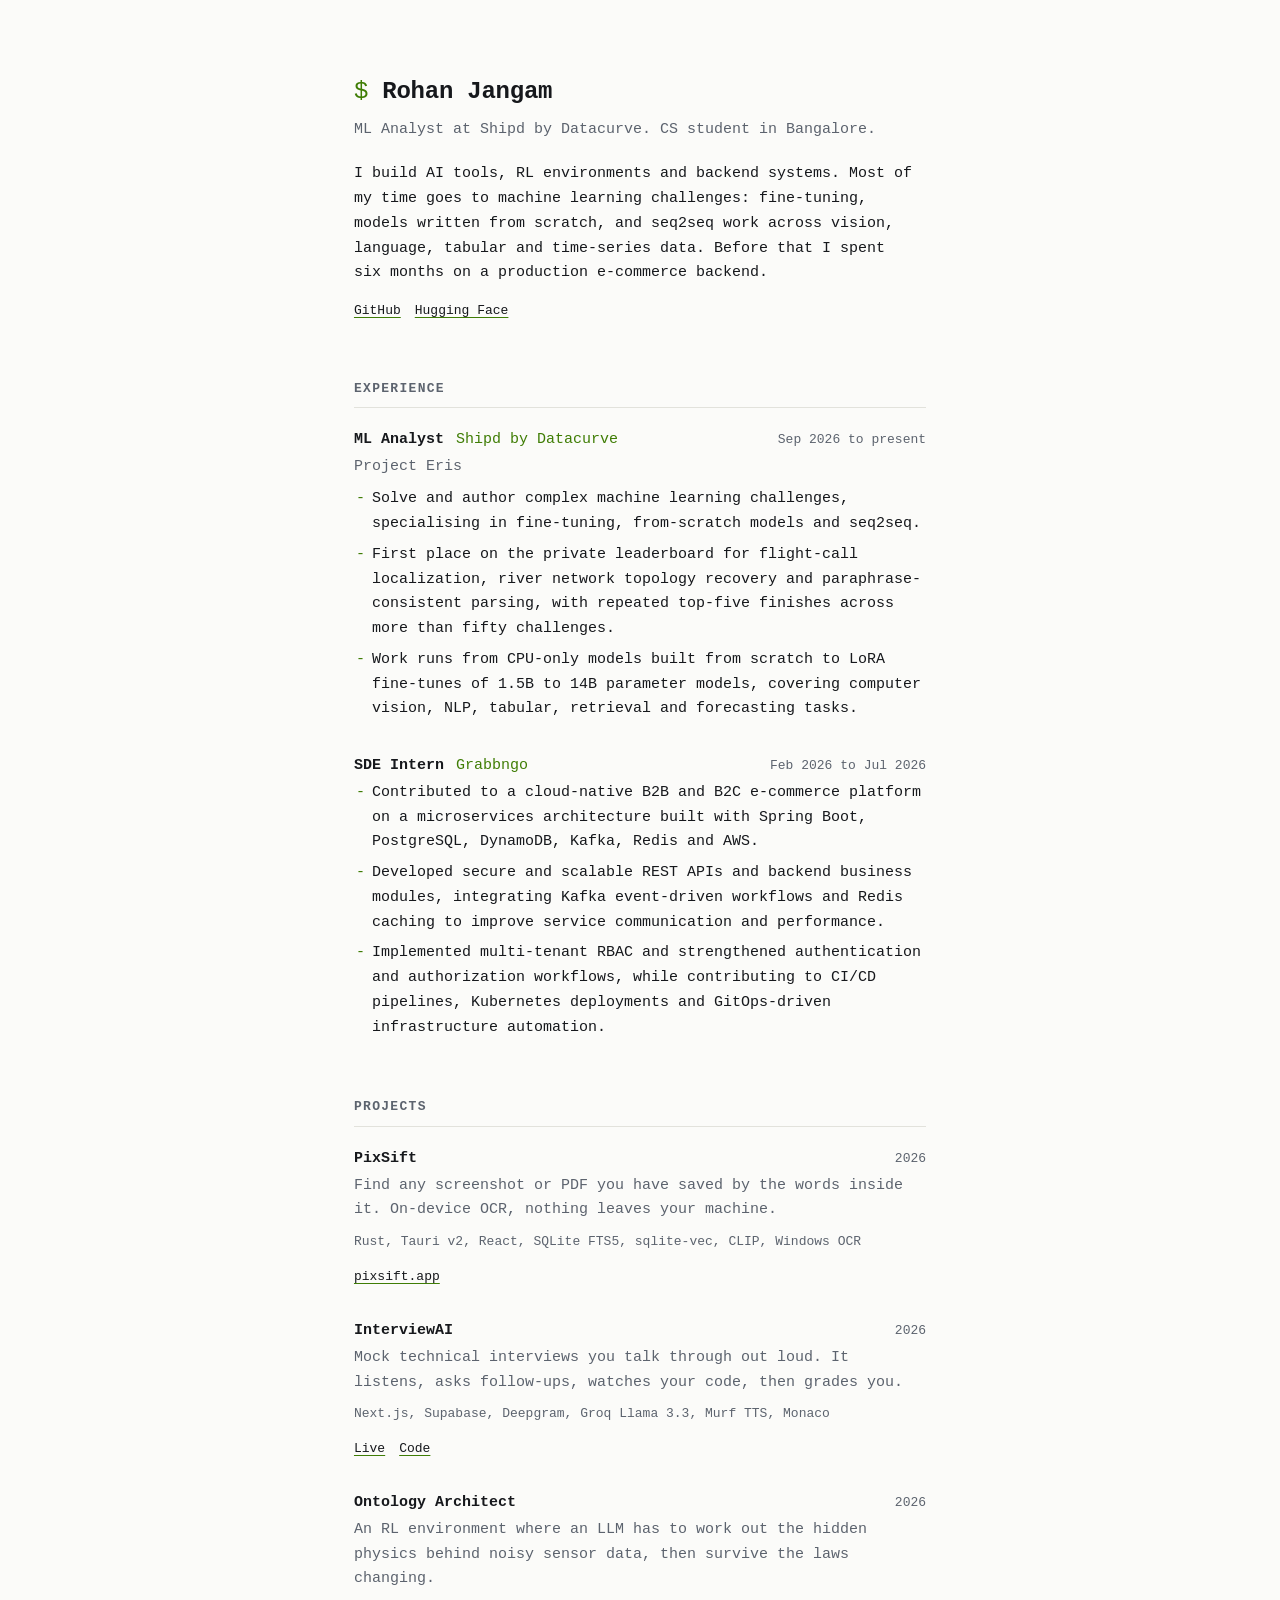
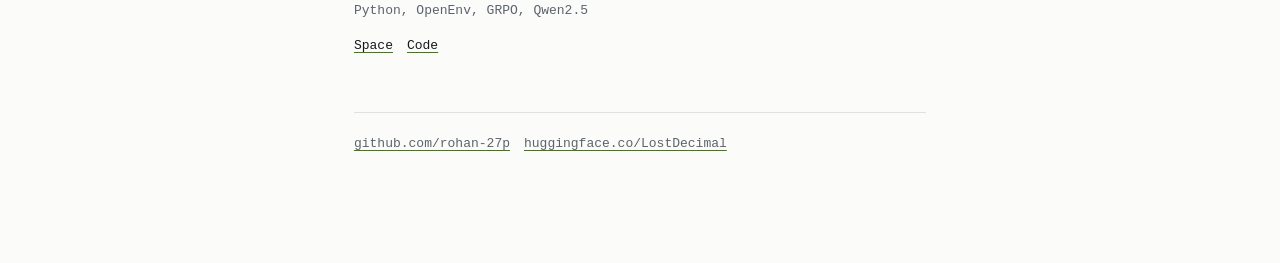
==== index.html @ 772abb16 "Add a single-page portfolio" ====
<!doctype html>
<html lang="en">
<head>
<meta charset="utf-8">
<meta name="viewport" content="width=device-width, initial-scale=1">
<title>Rohan Jangam</title>
<meta name="description" content="Rohan Jangam. ML Analyst at Shipd by Datacurve. I build AI tools, RL environments and backend systems.">
<meta property="og:title" content="Rohan Jangam">
<meta property="og:description" content="ML Analyst at Shipd by Datacurve. I build AI tools, RL environments and backend systems.">
<meta property="og:type" content="profile">
<style>
  :root {
    --bg: #fbfbf9;
    --fg: #16181c;
    --dim: #5c636e;
    --rule: #e2e2dc;
    --accent: #3f7d05;
    --maxw: 68ch;
  }
  @media (prefers-color-scheme: dark) {
    :root {
      --bg: #101211;
      --fg: #e6e9e4;
      --dim: #949d94;
      --rule: #272b28;
      --accent: #a6e22e;
    }
  }
  * { box-sizing: border-box; }
  html { -webkit-text-size-adjust: 100%; }
  body {
    margin: 0;
    background: var(--bg);
    color: var(--fg);
    font: 15px/1.65 ui-monospace, SFMono-Regular, "SF Mono", Menlo, Consolas, "Liberation Mono", monospace;
    font-feature-settings: "liga" 0;
  }
  .wrap { max-width: var(--maxw); margin: 0 auto; padding: 72px 20px 96px; }
  @media (max-width: 600px) { .wrap { padding: 44px 18px 64px; } }

  h1 { font-size: 1.5rem; font-weight: 700; letter-spacing: -0.01em; margin: 0 0 6px; }
  h1::before { content: "$ "; color: var(--accent); font-weight: 400; }
  .role { color: var(--dim); margin: 0 0 20px; }
  .intro { margin: 0 0 14px; max-width: 62ch; }

  h2 {
    font-size: 0.8125rem; font-weight: 700; text-transform: uppercase; letter-spacing: 0.1em;
    color: var(--dim); margin: 0 0 20px; padding-bottom: 8px; border-bottom: 1px solid var(--rule);
  }
  section { margin-top: 56px; }

  .item { margin-bottom: 32px; }
  .item:last-child { margin-bottom: 0; }
  .item-head { display: flex; flex-wrap: wrap; gap: 4px 12px; align-items: baseline; margin-bottom: 2px; }
  .item-head b { font-weight: 700; }
  .at { color: var(--accent); }
  .when { color: var(--dim); font-size: 0.8125rem; margin-left: auto; }
  @media (max-width: 600px) { .when { margin-left: 0; width: 100%; } }
  .what { color: var(--dim); margin: 0 0 8px; }

  ul { margin: 0; padding: 0; list-style: none; }
  ul li { position: relative; padding-left: 18px; margin-bottom: 6px; }
  ul li::before { content: "-"; position: absolute; left: 2px; color: var(--accent); }

  .stack { color: var(--dim); font-size: 0.8125rem; margin-top: 8px; }
  .meta { font-size: 0.8125rem; margin-top: 8px; display: flex; flex-wrap: wrap; gap: 14px; }

  a { color: inherit; text-decoration: underline; text-decoration-color: var(--accent); text-underline-offset: 3px; }
  a:hover { color: var(--accent); }
  :focus-visible { outline: 2px solid var(--accent); outline-offset: 3px; }

  footer { margin-top: 56px; padding-top: 20px; border-top: 1px solid var(--rule); color: var(--dim); font-size: 0.8125rem; }
  footer .meta { margin-top: 0; }
</style>
</head>
<body>
<div class="wrap">

  <header>
    <h1>Rohan Jangam</h1>
    <p class="role">ML Analyst at Shipd by Datacurve. CS student in Bangalore.</p>
    <p class="intro">I build AI tools, RL environments and backend systems. Most of my time goes to machine learning challenges: fine-tuning, models written from scratch, and seq2seq work across vision, language, tabular and time-series data. Before that I spent six months on a production e-commerce backend.</p>
    <p class="meta">
      <a href="https://github.com/rohan-27p">GitHub</a>
      <a href="https://huggingface.co/LostDecimal">Hugging Face</a>
    </p>
  </header>

  <section>
    <h2>Experience</h2>

    <div class="item">
      <div class="item-head"><b>ML Analyst</b><span class="at">Shipd by Datacurve</span><span class="when">Sep 2026 to present</span></div>
      <p class="what">Project Eris</p>
      <ul>
        <li>Solve and author complex machine learning challenges, specialising in fine-tuning, from-scratch models and seq2seq.</li>
        <li>First place on the private leaderboard for flight-call localization, river network topology recovery and paraphrase-consistent parsing, with repeated top-five finishes across more than fifty challenges.</li>
        <li>Work runs from CPU-only models built from scratch to LoRA fine-tunes of 1.5B to 14B parameter models, covering computer vision, NLP, tabular, retrieval and forecasting tasks.</li>
      </ul>
    </div>

    <div class="item">
      <div class="item-head"><b>SDE Intern</b><span class="at">Grabbngo</span><span class="when">Feb 2026 to Jul 2026</span></div>
      <ul>
        <li>Contributed to a cloud-native B2B and B2C e-commerce platform on a microservices architecture built with Spring Boot, PostgreSQL, DynamoDB, Kafka, Redis and AWS.</li>
        <li>Developed secure and scalable REST APIs and backend business modules, integrating Kafka event-driven workflows and Redis caching to improve service communication and performance.</li>
        <li>Implemented multi-tenant RBAC and strengthened authentication and authorization workflows, while contributing to CI/CD pipelines, Kubernetes deployments and GitOps-driven infrastructure automation.</li>
      </ul>
    </div>
  </section>

  <section>
    <h2>Projects</h2>

    <div class="item">
      <div class="item-head"><b>PixSift</b><span class="when">2026</span></div>
      <p class="what">Find any screenshot or PDF you have saved by the words inside it. On-device OCR, nothing leaves your machine.</p>
      <p class="stack">Rust, Tauri v2, React, SQLite FTS5, sqlite-vec, CLIP, Windows OCR</p>
      <p class="meta"><a href="https://pixsift.app">pixsift.app</a></p>
    </div>

    <div class="item">
      <div class="item-head"><b>InterviewAI</b><span class="when">2026</span></div>
      <p class="what">Mock technical interviews you talk through out loud. It listens, asks follow-ups, watches your code, then grades you.</p>
      <p class="stack">Next.js, Supabase, Deepgram, Groq Llama 3.3, Murf TTS, Monaco</p>
      <p class="meta">
        <a href="https://ai-interviewer-pi-kohl.vercel.app">Live</a>
        <a href="https://github.com/rohan-27p/ai-interviewer">Code</a>
      </p>
    </div>

    <div class="item">
      <div class="item-head"><b>Ontology Architect</b><span class="when">2026</span></div>
      <p class="what">An RL environment where an LLM has to work out the hidden physics behind noisy sensor data, then survive the laws changing.</p>
      <p class="stack">Python, OpenEnv, GRPO, Qwen2.5</p>
      <p class="meta">
        <a href="https://huggingface.co/spaces/LostDecimal/ontology-architect">Space</a>
        <a href="https://github.com/rohan-27p/Ontology-architect">Code</a>
      </p>
    </div>
  </section>

  <footer>
    <p class="meta">
      <a href="https://github.com/rohan-27p">github.com/rohan-27p</a>
      <a href="https://huggingface.co/LostDecimal">huggingface.co/LostDecimal</a>
    </p>
  </footer>

</div>
</body>
</html>
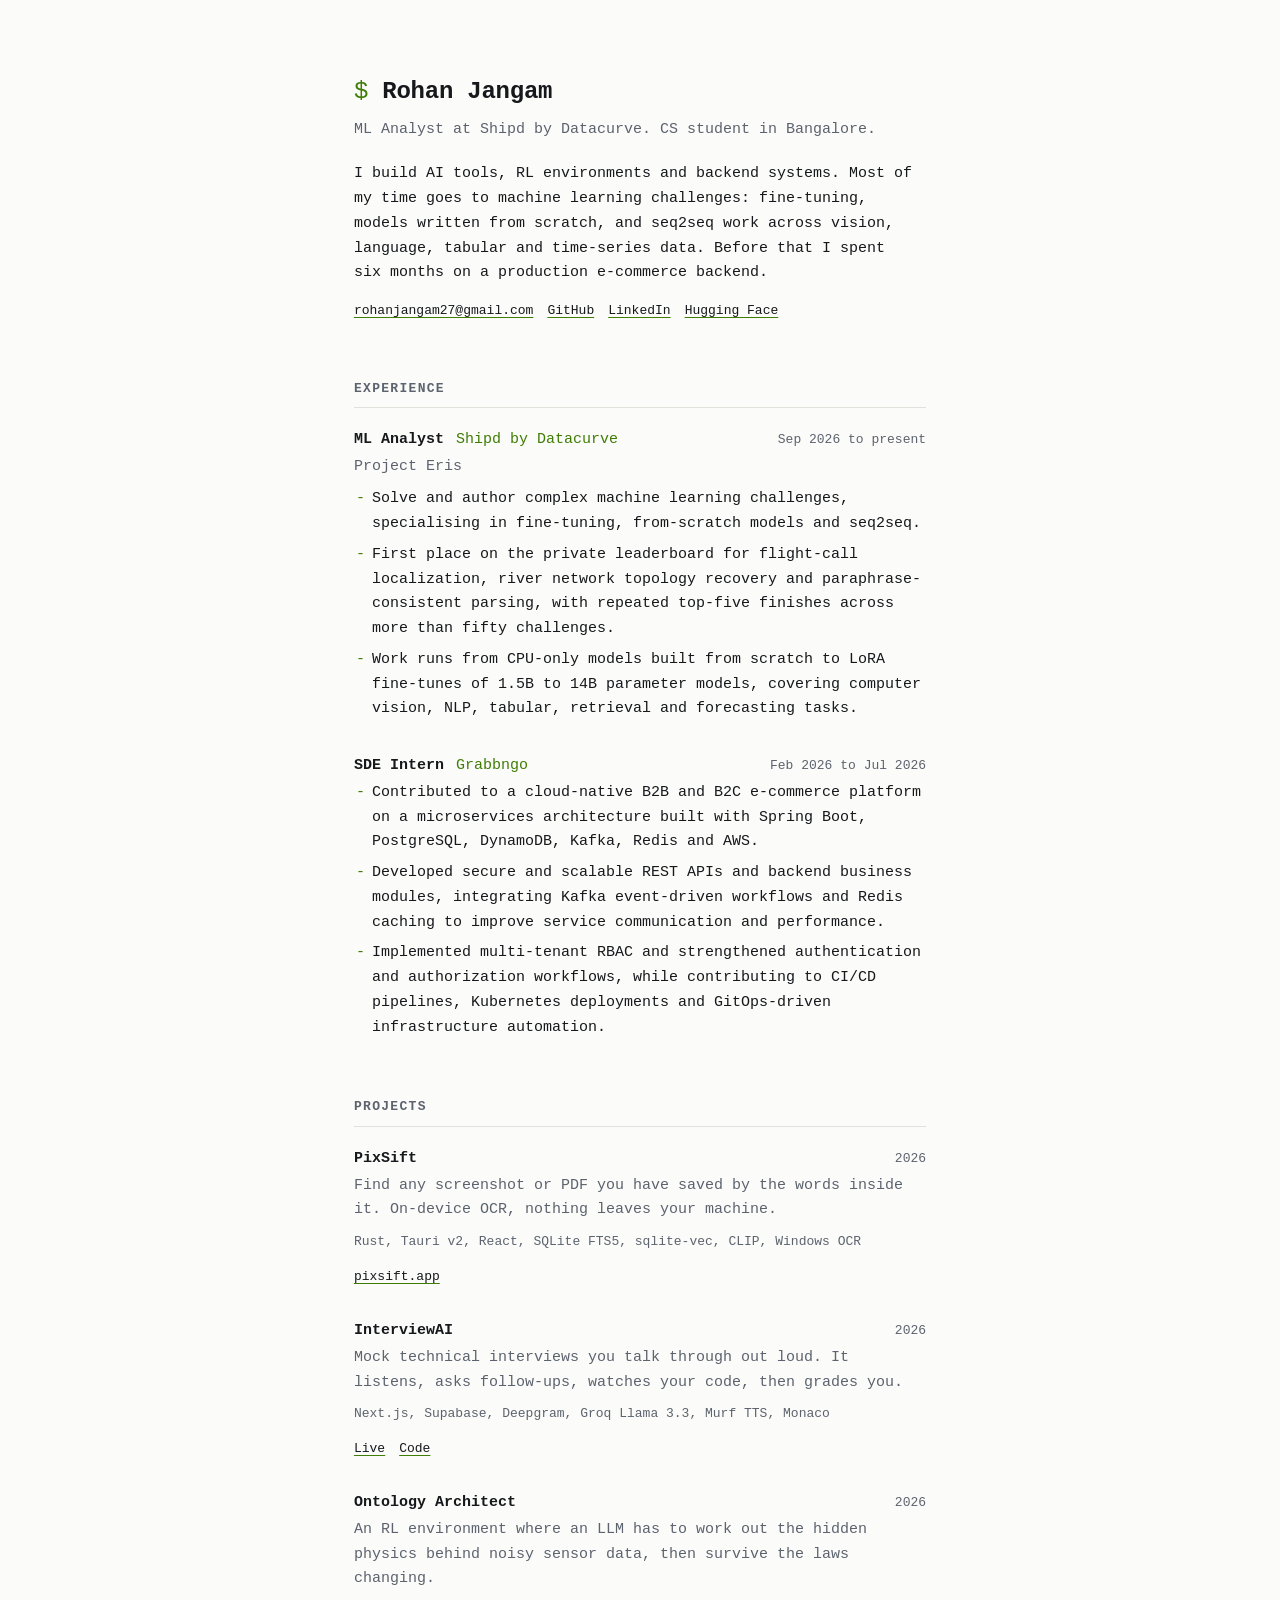
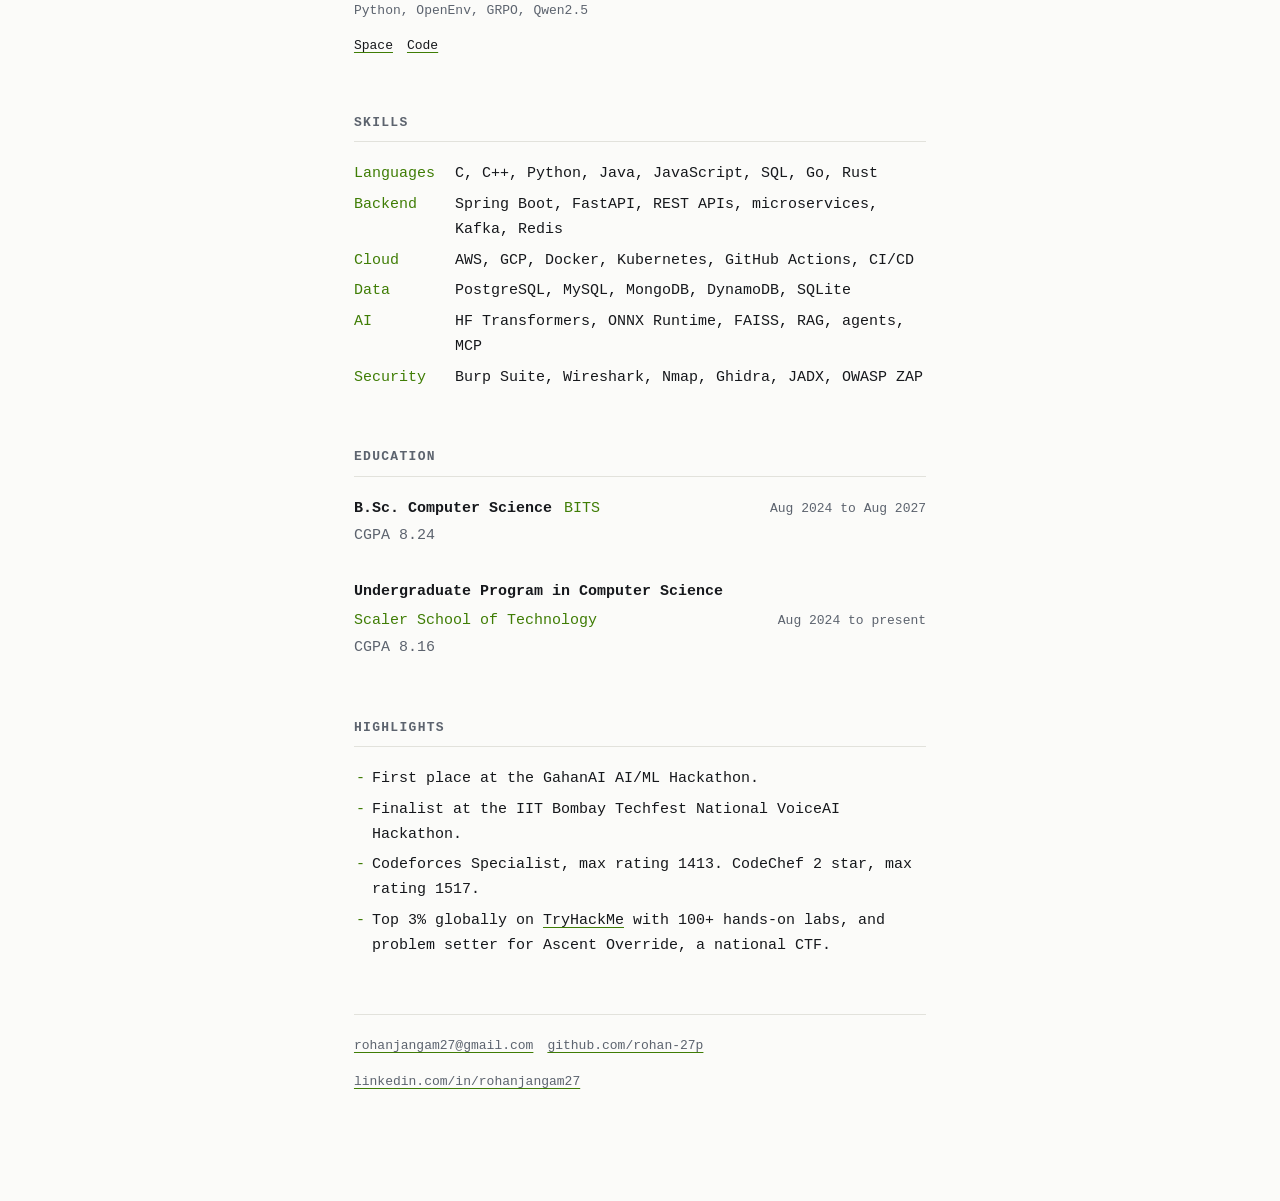
==== commit 58820779: "Add contact details, skills, education and highlights" ====
--- a/index.html
+++ b/index.html
@@ -4,7 +4,7 @@
 <meta charset="utf-8">
 <meta name="viewport" content="width=device-width, initial-scale=1">
 <title>Rohan Jangam</title>
-<meta name="description" content="Rohan Jangam. ML Analyst at Shipd by Datacurve. I build AI tools, RL environments and backend systems.">
+<meta name="description" content="Rohan Jangam. ML Analyst at Shipd by Datacurve, previously SDE intern at GrabbnGo. I build AI tools, RL environments and backend systems.">
 <meta property="og:title" content="Rohan Jangam">
 <meta property="og:description" content="ML Analyst at Shipd by Datacurve. I build AI tools, RL environments and backend systems.">
 <meta property="og:type" content="profile">
@@ -69,6 +69,14 @@
   a:hover { color: var(--accent); }
   :focus-visible { outline: 2px solid var(--accent); outline-offset: 3px; }
 
+  .skills { display: grid; grid-template-columns: max-content 1fr; gap: 6px 20px; margin: 0; }
+  .skills dt { color: var(--accent); }
+  .skills dd { margin: 0; }
+  @media (max-width: 600px) {
+    .skills { grid-template-columns: 1fr; gap: 0; }
+    .skills dd { margin-bottom: 12px; }
+  }
+
   footer { margin-top: 56px; padding-top: 20px; border-top: 1px solid var(--rule); color: var(--dim); font-size: 0.8125rem; }
   footer .meta { margin-top: 0; }
 </style>
@@ -81,7 +89,9 @@
     <p class="role">ML Analyst at Shipd by Datacurve. CS student in Bangalore.</p>
     <p class="intro">I build AI tools, RL environments and backend systems. Most of my time goes to machine learning challenges: fine-tuning, models written from scratch, and seq2seq work across vision, language, tabular and time-series data. Before that I spent six months on a production e-commerce backend.</p>
     <p class="meta">
+      <a href="mailto:rohanjangam27@gmail.com">rohanjangam27@gmail.com</a>
       <a href="https://github.com/rohan-27p">GitHub</a>
+      <a href="https://www.linkedin.com/in/rohanjangam27">LinkedIn</a>
       <a href="https://huggingface.co/LostDecimal">Hugging Face</a>
     </p>
   </header>
@@ -140,10 +150,45 @@
     </div>
   </section>
 
+  <section>
+    <h2>Skills</h2>
+    <dl class="skills">
+      <dt>Languages</dt><dd>C, C++, Python, Java, JavaScript, SQL, Go, Rust</dd>
+      <dt>Backend</dt><dd>Spring Boot, FastAPI, REST APIs, microservices, Kafka, Redis</dd>
+      <dt>Cloud</dt><dd>AWS, GCP, Docker, Kubernetes, GitHub Actions, CI/CD</dd>
+      <dt>Data</dt><dd>PostgreSQL, MySQL, MongoDB, DynamoDB, SQLite</dd>
+      <dt>AI</dt><dd>HF Transformers, ONNX Runtime, FAISS, RAG, agents, MCP</dd>
+      <dt>Security</dt><dd>Burp Suite, Wireshark, Nmap, Ghidra, JADX, OWASP ZAP</dd>
+    </dl>
+  </section>
+
+  <section>
+    <h2>Education</h2>
+    <div class="item">
+      <div class="item-head"><b>B.Sc. Computer Science</b><span class="at">BITS</span><span class="when">Aug 2024 to Aug 2027</span></div>
+      <p class="what">CGPA 8.24</p>
+    </div>
+    <div class="item">
+      <div class="item-head"><b>Undergraduate Program in Computer Science</b><span class="at">Scaler School of Technology</span><span class="when">Aug 2024 to present</span></div>
+      <p class="what">CGPA 8.16</p>
+    </div>
+  </section>
+
+  <section>
+    <h2>Highlights</h2>
+    <ul>
+      <li>First place at the GahanAI AI/ML Hackathon.</li>
+      <li>Finalist at the IIT Bombay Techfest National VoiceAI Hackathon.</li>
+      <li>Codeforces Specialist, max rating 1413. CodeChef 2 star, max rating 1517.</li>
+      <li>Top 3% globally on <a href="https://tryhackme.com/p/0xlostdecimal">TryHackMe</a> with 100+ hands-on labs, and problem setter for Ascent Override, a national CTF.</li>
+    </ul>
+  </section>
+
   <footer>
     <p class="meta">
+      <a href="mailto:rohanjangam27@gmail.com">rohanjangam27@gmail.com</a>
       <a href="https://github.com/rohan-27p">github.com/rohan-27p</a>
-      <a href="https://huggingface.co/LostDecimal">huggingface.co/LostDecimal</a>
+      <a href="https://www.linkedin.com/in/rohanjangam27">linkedin.com/in/rohanjangam27</a>
     </p>
   </footer>
 
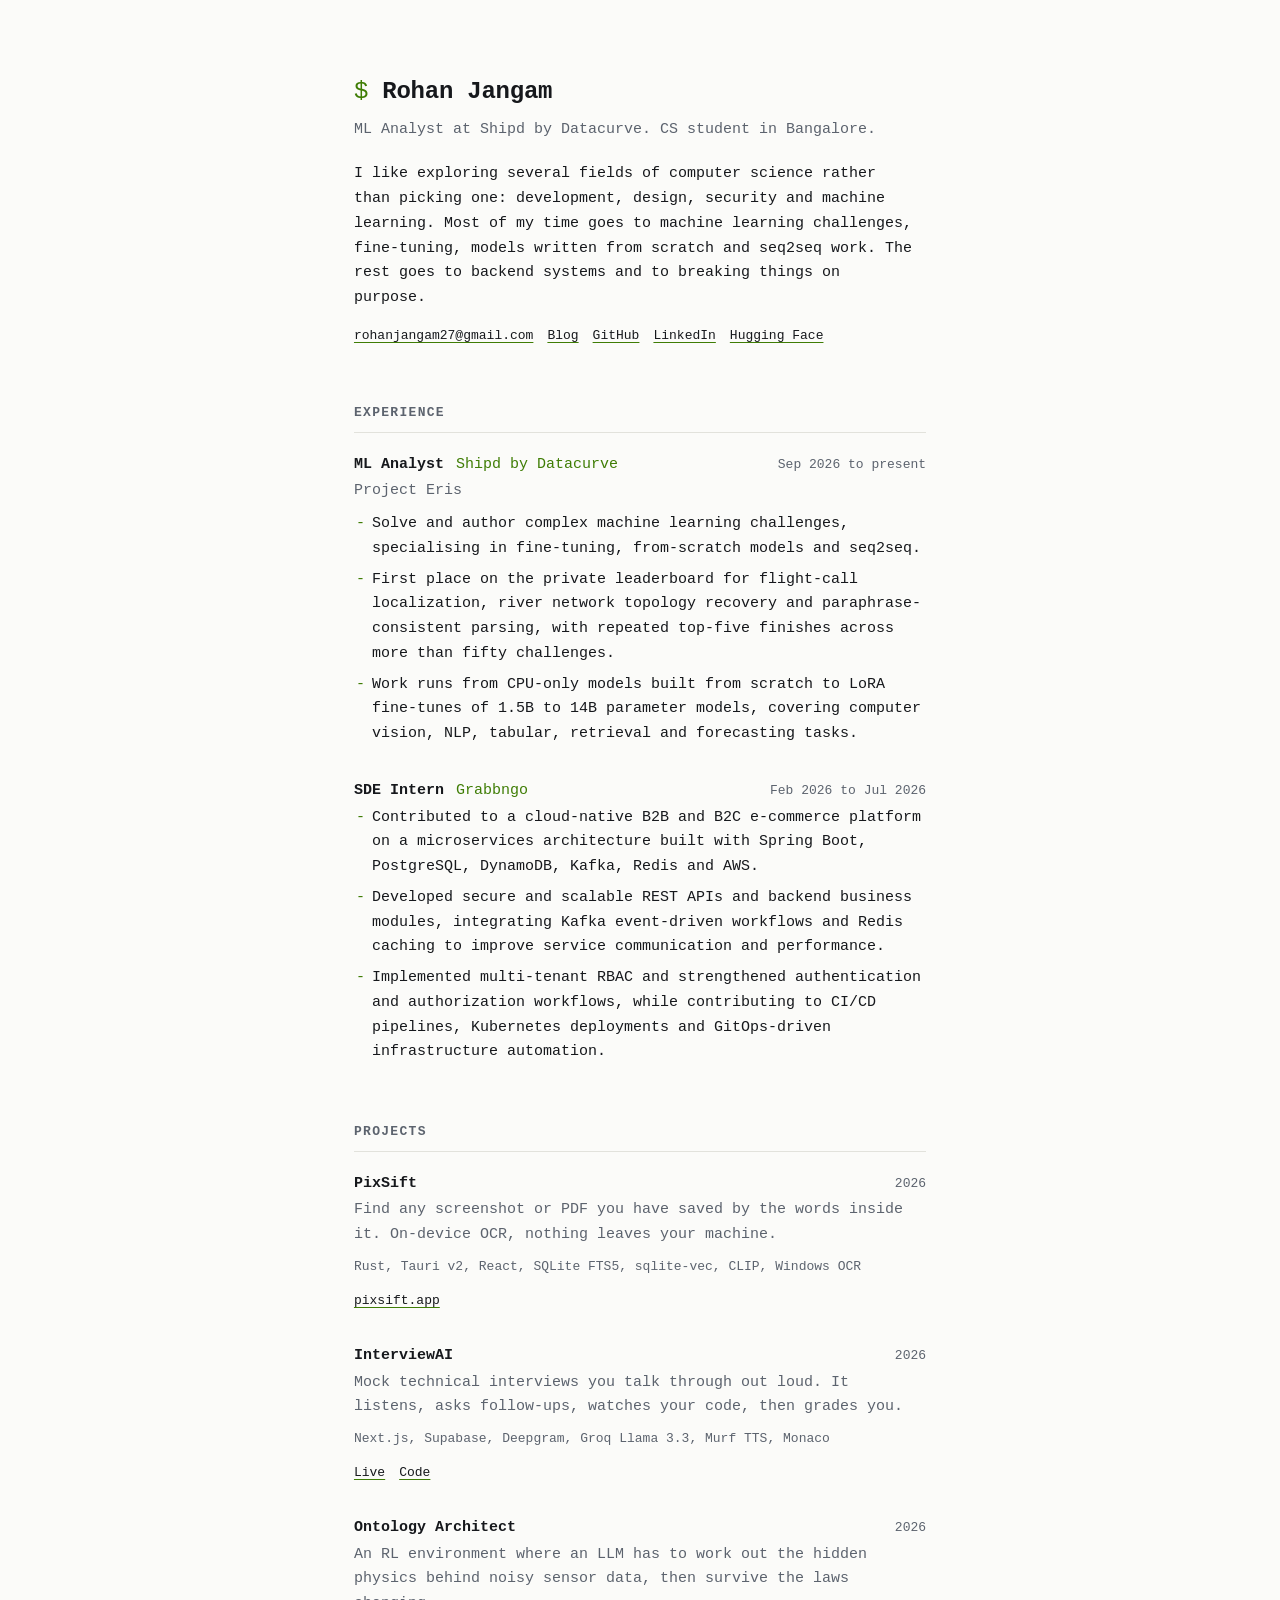
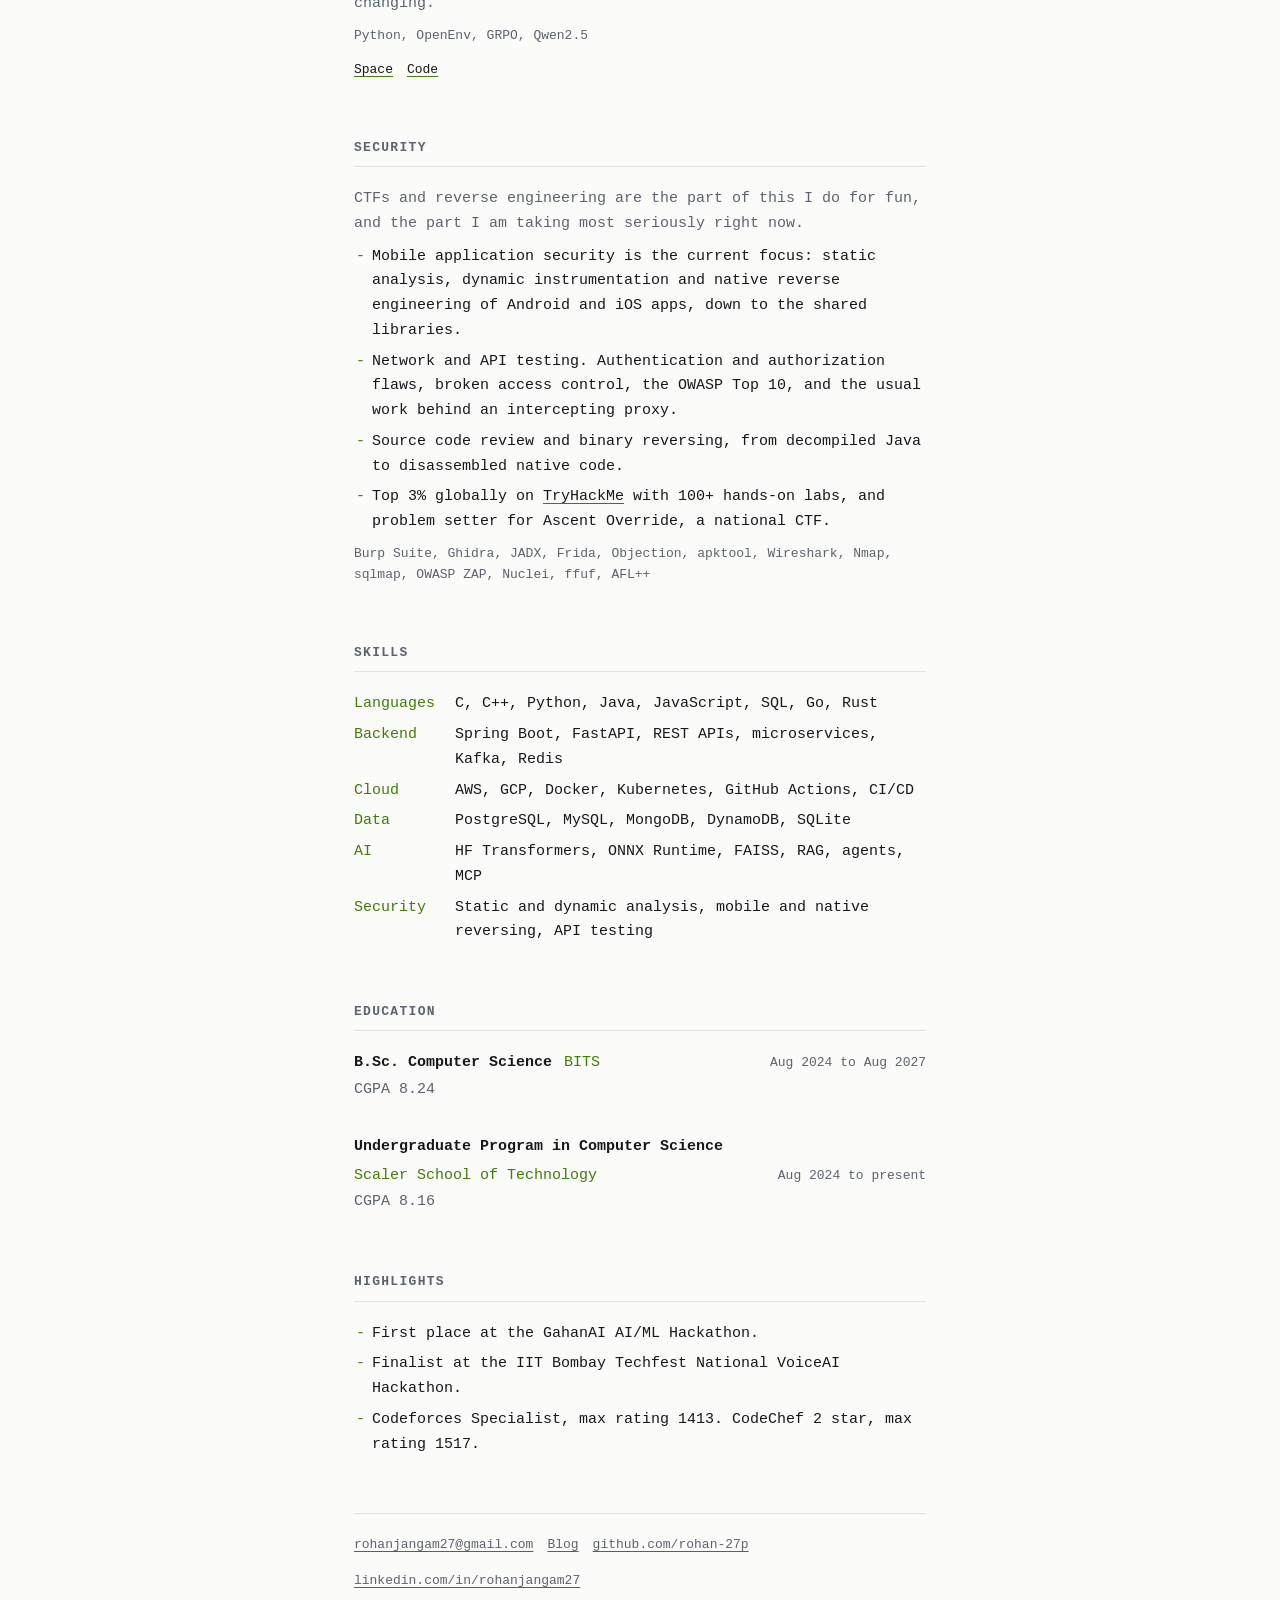
==== commit 4a8f847d: "Add a security section, widen the intro and share one stylesheet" ====
--- a/index.html
+++ b/index.html
@@ -4,82 +4,11 @@
 <meta charset="utf-8">
 <meta name="viewport" content="width=device-width, initial-scale=1">
 <title>Rohan Jangam</title>
-<meta name="description" content="Rohan Jangam. ML Analyst at Shipd by Datacurve, previously SDE intern at GrabbnGo. I build AI tools, RL environments and backend systems.">
+<meta name="description" content="Rohan Jangam. ML Analyst at Shipd by Datacurve, previously SDE intern at GrabbnGo. Machine learning, backend systems and application security.">
 <meta property="og:title" content="Rohan Jangam">
-<meta property="og:description" content="ML Analyst at Shipd by Datacurve. I build AI tools, RL environments and backend systems.">
+<meta property="og:description" content="ML Analyst at Shipd by Datacurve. Machine learning, backend systems and application security.">
 <meta property="og:type" content="profile">
-<style>
-  :root {
-    --bg: #fbfbf9;
-    --fg: #16181c;
-    --dim: #5c636e;
-    --rule: #e2e2dc;
-    --accent: #3f7d05;
-    --maxw: 68ch;
-  }
-  @media (prefers-color-scheme: dark) {
-    :root {
-      --bg: #101211;
-      --fg: #e6e9e4;
-      --dim: #949d94;
-      --rule: #272b28;
-      --accent: #a6e22e;
-    }
-  }
-  * { box-sizing: border-box; }
-  html { -webkit-text-size-adjust: 100%; }
-  body {
-    margin: 0;
-    background: var(--bg);
-    color: var(--fg);
-    font: 15px/1.65 ui-monospace, SFMono-Regular, "SF Mono", Menlo, Consolas, "Liberation Mono", monospace;
-    font-feature-settings: "liga" 0;
-  }
-  .wrap { max-width: var(--maxw); margin: 0 auto; padding: 72px 20px 96px; }
-  @media (max-width: 600px) { .wrap { padding: 44px 18px 64px; } }
-
-  h1 { font-size: 1.5rem; font-weight: 700; letter-spacing: -0.01em; margin: 0 0 6px; }
-  h1::before { content: "$ "; color: var(--accent); font-weight: 400; }
-  .role { color: var(--dim); margin: 0 0 20px; }
-  .intro { margin: 0 0 14px; max-width: 62ch; }
-
-  h2 {
-    font-size: 0.8125rem; font-weight: 700; text-transform: uppercase; letter-spacing: 0.1em;
-    color: var(--dim); margin: 0 0 20px; padding-bottom: 8px; border-bottom: 1px solid var(--rule);
-  }
-  section { margin-top: 56px; }
-
-  .item { margin-bottom: 32px; }
-  .item:last-child { margin-bottom: 0; }
-  .item-head { display: flex; flex-wrap: wrap; gap: 4px 12px; align-items: baseline; margin-bottom: 2px; }
-  .item-head b { font-weight: 700; }
-  .at { color: var(--accent); }
-  .when { color: var(--dim); font-size: 0.8125rem; margin-left: auto; }
-  @media (max-width: 600px) { .when { margin-left: 0; width: 100%; } }
-  .what { color: var(--dim); margin: 0 0 8px; }
-
-  ul { margin: 0; padding: 0; list-style: none; }
-  ul li { position: relative; padding-left: 18px; margin-bottom: 6px; }
-  ul li::before { content: "-"; position: absolute; left: 2px; color: var(--accent); }
-
-  .stack { color: var(--dim); font-size: 0.8125rem; margin-top: 8px; }
-  .meta { font-size: 0.8125rem; margin-top: 8px; display: flex; flex-wrap: wrap; gap: 14px; }
-
-  a { color: inherit; text-decoration: underline; text-decoration-color: var(--accent); text-underline-offset: 3px; }
-  a:hover { color: var(--accent); }
-  :focus-visible { outline: 2px solid var(--accent); outline-offset: 3px; }
-
-  .skills { display: grid; grid-template-columns: max-content 1fr; gap: 6px 20px; margin: 0; }
-  .skills dt { color: var(--accent); }
-  .skills dd { margin: 0; }
-  @media (max-width: 600px) {
-    .skills { grid-template-columns: 1fr; gap: 0; }
-    .skills dd { margin-bottom: 12px; }
-  }
-
-  footer { margin-top: 56px; padding-top: 20px; border-top: 1px solid var(--rule); color: var(--dim); font-size: 0.8125rem; }
-  footer .meta { margin-top: 0; }
-</style>
+<link rel="stylesheet" href="style.css">
 </head>
 <body>
 <div class="wrap">
@@ -87,9 +16,10 @@
   <header>
     <h1>Rohan Jangam</h1>
     <p class="role">ML Analyst at Shipd by Datacurve. CS student in Bangalore.</p>
-    <p class="intro">I build AI tools, RL environments and backend systems. Most of my time goes to machine learning challenges: fine-tuning, models written from scratch, and seq2seq work across vision, language, tabular and time-series data. Before that I spent six months on a production e-commerce backend.</p>
+    <p class="intro">I like exploring several fields of computer science rather than picking one: development, design, security and machine learning. Most of my time goes to machine learning challenges, fine-tuning, models written from scratch and seq2seq work. The rest goes to backend systems and to breaking things on purpose.</p>
     <p class="meta">
       <a href="mailto:rohanjangam27@gmail.com">rohanjangam27@gmail.com</a>
+      <a href="blog/">Blog</a>
       <a href="https://github.com/rohan-27p">GitHub</a>
       <a href="https://www.linkedin.com/in/rohanjangam27">LinkedIn</a>
       <a href="https://huggingface.co/LostDecimal">Hugging Face</a>
@@ -151,6 +81,18 @@
   </section>
 
   <section>
+    <h2>Security</h2>
+    <p class="what">CTFs and reverse engineering are the part of this I do for fun, and the part I am taking most seriously right now.</p>
+    <ul>
+      <li>Mobile application security is the current focus: static analysis, dynamic instrumentation and native reverse engineering of Android and iOS apps, down to the shared libraries.</li>
+      <li>Network and API testing. Authentication and authorization flaws, broken access control, the OWASP Top 10, and the usual work behind an intercepting proxy.</li>
+      <li>Source code review and binary reversing, from decompiled Java to disassembled native code.</li>
+      <li>Top 3% globally on <a href="https://tryhackme.com/p/0xlostdecimal">TryHackMe</a> with 100+ hands-on labs, and problem setter for Ascent Override, a national CTF.</li>
+    </ul>
+    <p class="stack">Burp Suite, Ghidra, JADX, Frida, Objection, apktool, Wireshark, Nmap, sqlmap, OWASP ZAP, Nuclei, ffuf, AFL++</p>
+  </section>
+
+  <section>
     <h2>Skills</h2>
     <dl class="skills">
       <dt>Languages</dt><dd>C, C++, Python, Java, JavaScript, SQL, Go, Rust</dd>
@@ -158,7 +100,7 @@
       <dt>Cloud</dt><dd>AWS, GCP, Docker, Kubernetes, GitHub Actions, CI/CD</dd>
       <dt>Data</dt><dd>PostgreSQL, MySQL, MongoDB, DynamoDB, SQLite</dd>
       <dt>AI</dt><dd>HF Transformers, ONNX Runtime, FAISS, RAG, agents, MCP</dd>
-      <dt>Security</dt><dd>Burp Suite, Wireshark, Nmap, Ghidra, JADX, OWASP ZAP</dd>
+      <dt>Security</dt><dd>Static and dynamic analysis, mobile and native reversing, API testing</dd>
     </dl>
   </section>
 
@@ -180,13 +122,13 @@
       <li>First place at the GahanAI AI/ML Hackathon.</li>
       <li>Finalist at the IIT Bombay Techfest National VoiceAI Hackathon.</li>
       <li>Codeforces Specialist, max rating 1413. CodeChef 2 star, max rating 1517.</li>
-      <li>Top 3% globally on <a href="https://tryhackme.com/p/0xlostdecimal">TryHackMe</a> with 100+ hands-on labs, and problem setter for Ascent Override, a national CTF.</li>
     </ul>
   </section>
 
   <footer>
     <p class="meta">
       <a href="mailto:rohanjangam27@gmail.com">rohanjangam27@gmail.com</a>
+      <a href="blog/">Blog</a>
       <a href="https://github.com/rohan-27p">github.com/rohan-27p</a>
       <a href="https://www.linkedin.com/in/rohanjangam27">linkedin.com/in/rohanjangam27</a>
     </p>
--- a/style.css
+++ b/style.css
@@ -0,0 +1,75 @@
+:root {
+  --bg: #fbfbf9;
+  --fg: #16181c;
+  --dim: #5c636e;
+  --rule: #e2e2dc;
+  --accent: #3f7d05;
+  --maxw: 68ch;
+}
+@media (prefers-color-scheme: dark) {
+  :root {
+    --bg: #101211;
+    --fg: #e6e9e4;
+    --dim: #949d94;
+    --rule: #272b28;
+    --accent: #a6e22e;
+  }
+}
+* { box-sizing: border-box; }
+html { -webkit-text-size-adjust: 100%; }
+body {
+  margin: 0;
+  background: var(--bg);
+  color: var(--fg);
+  font: 15px/1.65 ui-monospace, SFMono-Regular, "SF Mono", Menlo, Consolas, "Liberation Mono", monospace;
+  font-feature-settings: "liga" 0;
+}
+.wrap { max-width: var(--maxw); margin: 0 auto; padding: 72px 20px 96px; }
+@media (max-width: 600px) { .wrap { padding: 44px 18px 64px; } }
+
+h1 { font-size: 1.5rem; font-weight: 700; letter-spacing: -0.01em; margin: 0 0 6px; }
+h1::before { content: "$ "; color: var(--accent); font-weight: 400; }
+.role { color: var(--dim); margin: 0 0 20px; }
+.intro { margin: 0 0 14px; max-width: 62ch; }
+
+h2 {
+  font-size: 0.8125rem; font-weight: 700; text-transform: uppercase; letter-spacing: 0.1em;
+  color: var(--dim); margin: 0 0 20px; padding-bottom: 8px; border-bottom: 1px solid var(--rule);
+}
+section { margin-top: 56px; }
+
+.item { margin-bottom: 32px; }
+.item:last-child { margin-bottom: 0; }
+.item-head { display: flex; flex-wrap: wrap; gap: 4px 12px; align-items: baseline; margin-bottom: 2px; }
+.item-head b { font-weight: 700; }
+.at { color: var(--accent); }
+.when { color: var(--dim); font-size: 0.8125rem; margin-left: auto; }
+@media (max-width: 600px) { .when { margin-left: 0; width: 100%; } }
+.what { color: var(--dim); margin: 0 0 8px; }
+
+ul { margin: 0; padding: 0; list-style: none; }
+ul li { position: relative; padding-left: 18px; margin-bottom: 6px; }
+ul li::before { content: "-"; position: absolute; left: 2px; color: var(--accent); }
+
+.stack { color: var(--dim); font-size: 0.8125rem; margin-top: 8px; }
+.meta { font-size: 0.8125rem; margin-top: 8px; display: flex; flex-wrap: wrap; gap: 14px; }
+
+a { color: inherit; text-decoration: underline; text-decoration-color: var(--accent); text-underline-offset: 3px; }
+a:hover { color: var(--accent); }
+:focus-visible { outline: 2px solid var(--accent); outline-offset: 3px; }
+
+.skills { display: grid; grid-template-columns: max-content 1fr; gap: 6px 20px; margin: 0; }
+.skills dt { color: var(--accent); }
+.skills dd { margin: 0; }
+@media (max-width: 600px) {
+  .skills { grid-template-columns: 1fr; gap: 0; }
+  .skills dd { margin-bottom: 12px; }
+}
+
+.back { font-size: 0.8125rem; color: var(--dim); margin: 0 0 28px; }
+.empty { border: 1px dashed var(--rule); border-radius: 4px; padding: 24px; margin: 0; }
+.empty p { margin: 0 0 10px; }
+.empty p:last-child { margin-bottom: 0; color: var(--dim); }
+
+footer { margin-top: 56px; padding-top: 20px; border-top: 1px solid var(--rule); color: var(--dim); font-size: 0.8125rem; }
+footer .meta { margin-top: 0; }
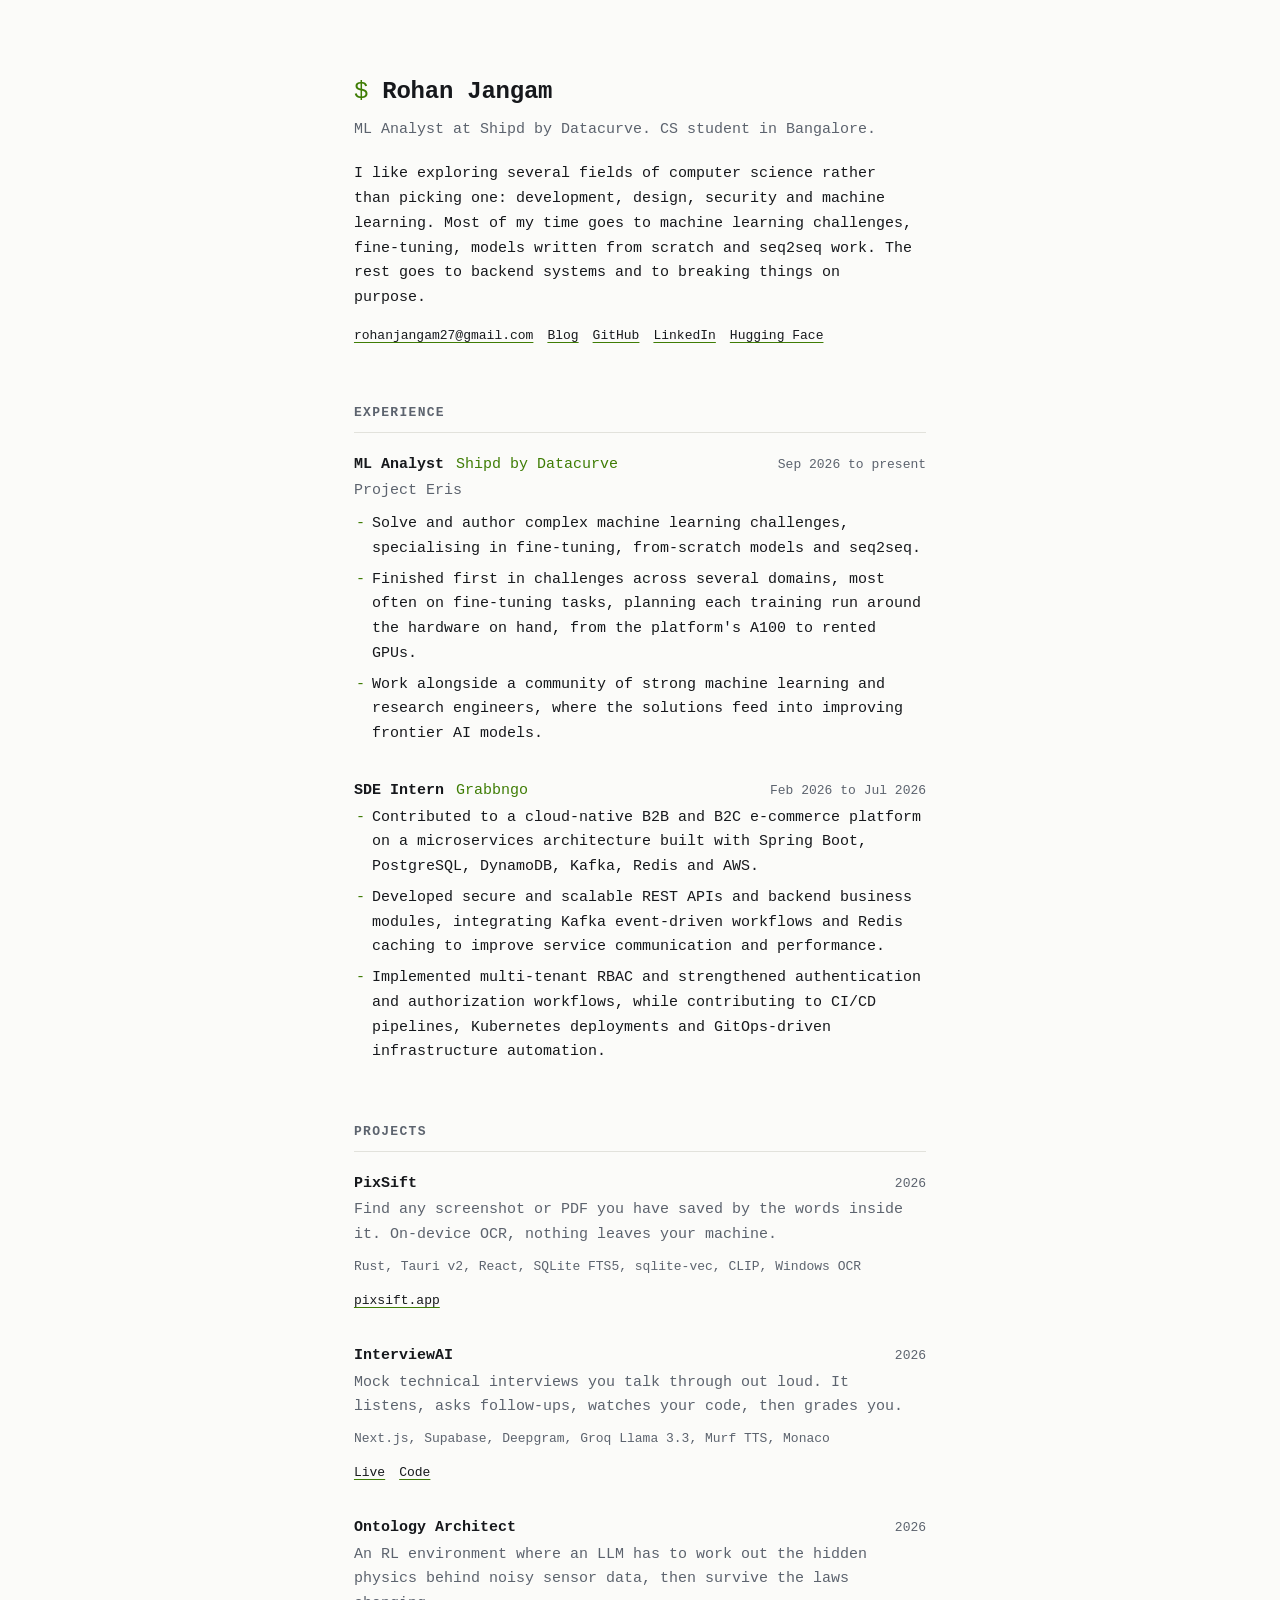
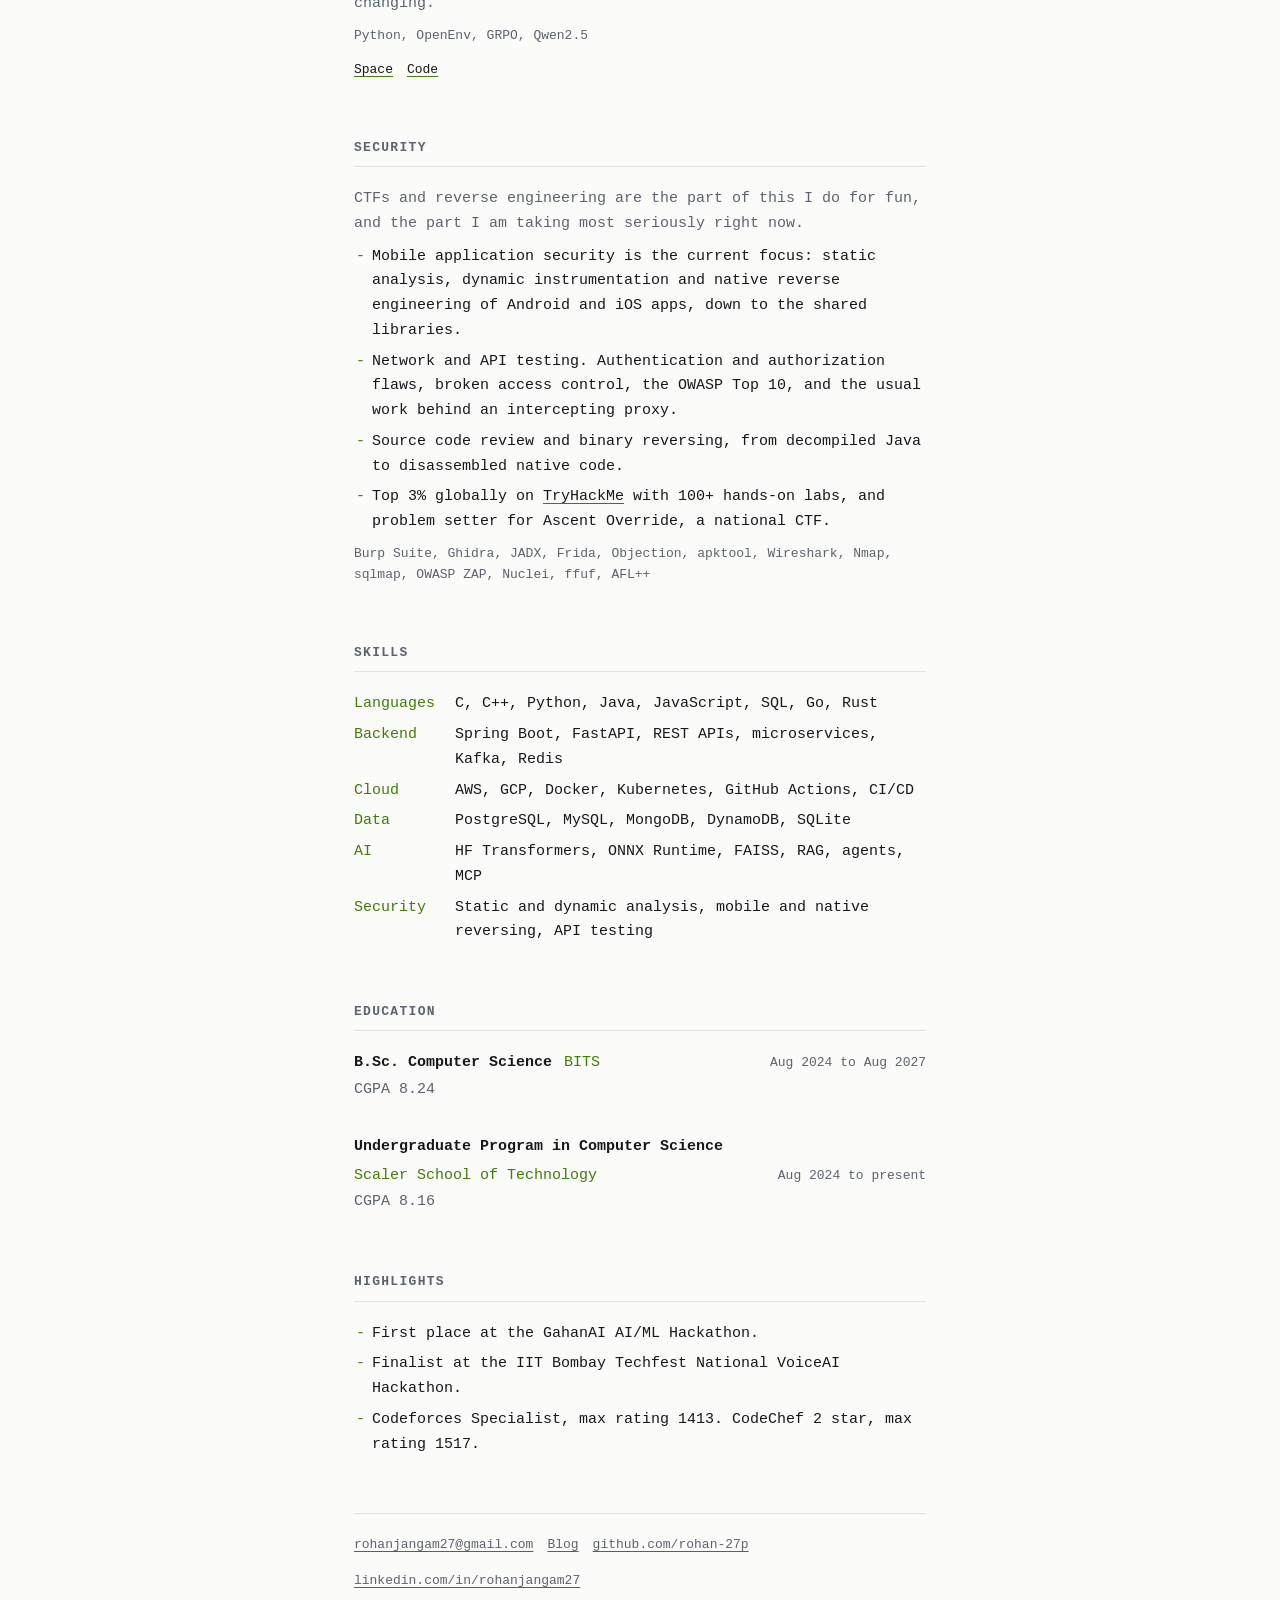
==== commit d6424003: "Rewrite the ML Analyst points" ====
--- a/index.html
+++ b/index.html
@@ -34,8 +34,8 @@
       <p class="what">Project Eris</p>
       <ul>
         <li>Solve and author complex machine learning challenges, specialising in fine-tuning, from-scratch models and seq2seq.</li>
-        <li>First place on the private leaderboard for flight-call localization, river network topology recovery and paraphrase-consistent parsing, with repeated top-five finishes across more than fifty challenges.</li>
-        <li>Work runs from CPU-only models built from scratch to LoRA fine-tunes of 1.5B to 14B parameter models, covering computer vision, NLP, tabular, retrieval and forecasting tasks.</li>
+        <li>Finished first in challenges across several domains, most often on fine-tuning tasks, planning each training run around the hardware on hand, from the platform's A100 to rented GPUs.</li>
+        <li>Work alongside a community of strong machine learning and research engineers, where the solutions feed into improving frontier AI models.</li>
       </ul>
     </div>
 
